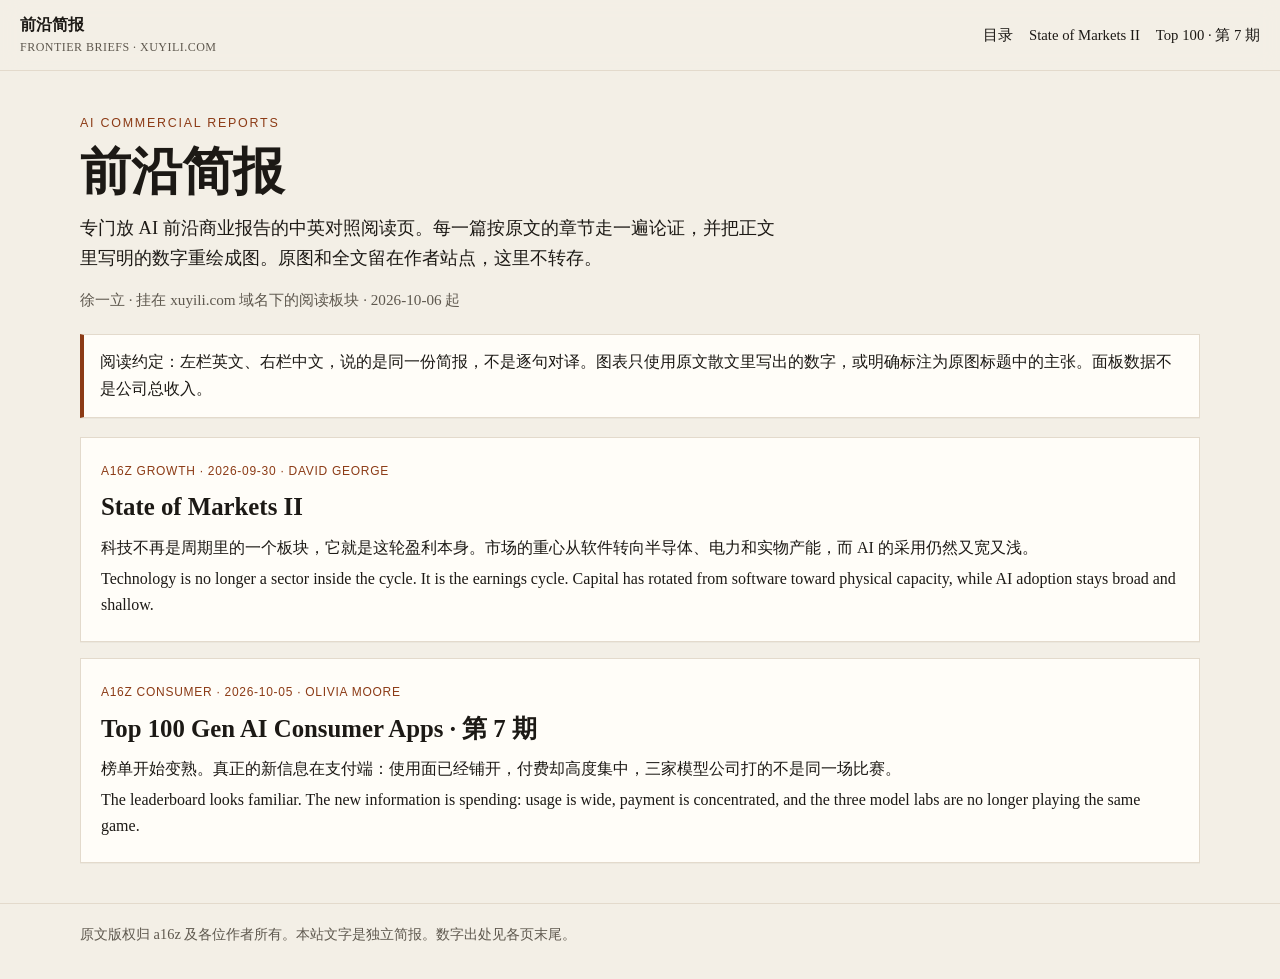
==== index.html @ c262260e "Add a bilingual briefing shelf for two a16z reports. The pages summarize State of Markets II and the" ====
<!DOCTYPE html>
<html lang="zh-CN">
<head>
  <meta charset="utf-8">
  <meta name="viewport" content="width=device-width, initial-scale=1">
  <title>前沿简报 · Frontier Briefs</title>
  <meta name="description" content="AI 前沿商业报告的中英对照简报。覆盖论证结构和原文写明的关键数字，原图与全文留在出处。">
  <link rel="stylesheet" href="assets/site.css">
</head>
<body>
  <a class="skip" href="#main">跳到目录</a>
  <header class="topbar">
    <a class="brand" href="index.html">前沿简报<small>Frontier Briefs · xuyili.com</small></a>
    <nav class="topnav" aria-label="主要">
      <a href="index.html">目录</a>
      <a href="reports/state-of-markets-ii.html">State of Markets II</a>
      <a href="reports/top-100-gen-ai-apps-7.html">Top 100 · 第 7 期</a>
    </nav>
  </header>
  <main id="main" class="wrap">
    <section class="hero">
      <p class="kicker">AI commercial reports</p>
      <h1>前沿简报</h1>
      <p class="lede">专门放 AI 前沿商业报告的中英对照阅读页。每一篇按原文的章节走一遍论证，并把正文里写明的数字重绘成图。原图和全文留在作者站点，这里不转存。</p>
      <p class="meta">徐一立 · 挂在 xuyili.com 域名下的阅读板块 · 2026-10-06 起</p>
      <p class="note">阅读约定：左栏英文、右栏中文，说的是同一份简报，不是逐句对译。图表只使用原文散文里写出的数字，或明确标注为原图标题中的主张。面板数据不是公司总收入。</p>
    </section>
    <section class="catalog" aria-label="报告目录">
      <a class="card" href="reports/state-of-markets-ii.html">
        <span class="tag">a16z Growth · 2026-09-30 · David George</span>
        <h2>State of Markets II</h2>
        <p>科技不再是周期里的一个板块，它就是这轮盈利本身。市场的重心从软件转向半导体、电力和实物产能，而 AI 的采用仍然又宽又浅。</p>
        <p lang="en">Technology is no longer a sector inside the cycle. It is the earnings cycle. Capital has rotated from software toward physical capacity, while AI adoption stays broad and shallow.</p>
      </a>
      <a class="card" href="reports/top-100-gen-ai-apps-7.html">
        <span class="tag">a16z Consumer · 2026-10-05 · Olivia Moore</span>
        <h2>Top 100 Gen AI Consumer Apps · 第 7 期</h2>
        <p>榜单开始变熟。真正的新信息在支付端：使用面已经铺开，付费却高度集中，三家模型公司打的不是同一场比赛。</p>
        <p lang="en">The leaderboard looks familiar. The new information is spending: usage is wide, payment is concentrated, and the three model labs are no longer playing the same game.</p>
      </a>
    </section>
  </main>
  <footer>
    <div class="wrap">原文版权归 a16z 及各位作者所有。本站文字是独立简报。数字出处见各页末尾。</div>
  </footer>
</body>
</html>
---- assets/site.css ----
:root {
  --bg: #f3efe6;
  --paper: #fffdf8;
  --ink: #1c1915;
  --muted: #5e584e;
  --line: #e3dacc;
  --accent: #8c3b16;
  --accent-soft: #f6e7dc;
  --zh: #f7f3ea;
  --bar: #8c3b16;
  --bar-2: #2f6f6a;
  --shadow: 0 1px 0 rgba(28, 25, 21, 0.04);
  color-scheme: light;
}

* { box-sizing: border-box; }

html { scroll-behavior: smooth; }

body {
  margin: 0;
  background: var(--bg);
  color: var(--ink);
  font-family: "Iowan Old Style", "Palatino Linotype", Palatino, "Songti SC", "Source Han Serif SC", serif;
  line-height: 1.65;
}

a { color: var(--accent); text-underline-offset: 0.18em; }

a:hover { color: #6d2c10; }

.skip {
  position: absolute;
  left: 1rem;
  top: -4rem;
  background: var(--ink);
  color: white;
  padding: 0.4rem 0.7rem;
}

.skip:focus { top: 0.6rem; }

.topbar {
  position: sticky;
  top: 0;
  z-index: 5;
  display: flex;
  justify-content: space-between;
  gap: 1rem;
  align-items: center;
  padding: 0.75rem 1.25rem;
  background: rgba(243, 239, 230, 0.92);
  border-bottom: 1px solid var(--line);
  backdrop-filter: blur(10px);
}

.brand {
  color: var(--ink);
  text-decoration: none;
  font-weight: 700;
  letter-spacing: 0.01em;
}

.brand small {
  display: block;
  font-weight: 500;
  color: var(--muted);
  font-size: 0.75rem;
  letter-spacing: 0.04em;
  text-transform: uppercase;
}

.topnav { display: flex; flex-wrap: wrap; gap: 0.8rem 1rem; font-size: 0.92rem; }

.topnav a { color: var(--ink); text-decoration: none; }

.topnav a:hover { color: var(--accent); }

.wrap { width: min(1120px, calc(100% - 2rem)); margin: 0 auto; }

.hero { padding: 2.6rem 0 1.2rem; }

.kicker {
  margin: 0 0 0.6rem;
  color: var(--accent);
  font-variant: caps;
  letter-spacing: 0.14em;
  text-transform: uppercase;
  font-size: 0.78rem;
  font-family: "Segoe UI", "PingFang SC", "Microsoft YaHei", sans-serif;
}

h1 { font-size: clamp(2rem, 4vw, 3.3rem); line-height: 1.15; margin: 0 0 0.7rem; }

.lede { font-size: 1.15rem; max-width: 44rem; margin: 0; }

.meta { color: var(--muted); font-size: 0.95rem; margin-top: 0.8rem; }

.note {
  background: var(--paper);
  border: 1px solid var(--line);
  border-left: 4px solid var(--accent);
  padding: 0.9rem 1rem;
  margin: 1.4rem 0 0;
  box-shadow: var(--shadow);
}

.catalog { display: grid; gap: 1rem; padding-bottom: 2.5rem; }

.card {
  display: block;
  background: var(--paper);
  border: 1px solid var(--line);
  padding: 1.2rem 1.25rem 1.1rem;
  text-decoration: none;
  color: inherit;
  box-shadow: var(--shadow);
}

.card:hover { border-color: #c9b7a4; }

.card h2 { margin: 0.25rem 0 0.4rem; font-size: 1.55rem; }

.card p { margin: 0.3rem 0; }

.tag {
  display: inline-block;
  font-family: "Segoe UI", "PingFang SC", sans-serif;
  font-size: 0.75rem;
  letter-spacing: 0.06em;
  text-transform: uppercase;
  color: var(--accent);
}

.layout {
  display: grid;
  grid-template-columns: 220px minmax(0, 1fr);
  gap: 1.5rem;
  padding: 1.4rem 0 3rem;
}

.toc {
  position: sticky;
  top: 4.4rem;
  align-self: start;
  font-family: "Segoe UI", "PingFang SC", "Microsoft YaHei", sans-serif;
  font-size: 0.88rem;
}

.toc strong { display: block; margin-bottom: 0.45rem; }

.toc ol { margin: 0; padding-left: 1.1rem; }

.toc a { color: var(--ink); text-decoration: none; }

.toc a:hover { color: var(--accent); }

article section { margin: 0 0 1.6rem; scroll-margin-top: 5rem; }

article h2 { font-size: 1.55rem; margin: 0 0 0.7rem; }

.pair {
  display: grid;
  grid-template-columns: 1fr 1fr;
  gap: 0.8rem;
}

.col {
  background: var(--paper);
  border: 1px solid var(--line);
  padding: 0.9rem 1rem 0.2rem;
}

.col.zh { background: var(--zh); }

.col .lang {
  font-family: "Segoe UI", "PingFang SC", sans-serif;
  font-size: 0.72rem;
  letter-spacing: 0.08em;
  text-transform: uppercase;
  color: var(--muted);
  margin: 0 0 0.35rem;
}

.figure {
  margin-top: 0.8rem;
  background: var(--paper);
  border: 1px solid var(--line);
  padding: 0.9rem 1rem 0.8rem;
}

.figure h3 { margin: 0 0 0.7rem; font-size: 1rem; }

.bars { display: grid; gap: 0.55rem; }

.bar-row { display: grid; grid-template-columns: 9.5rem 1fr auto; gap: 0.6rem; align-items: center; font-family: "Segoe UI", "PingFang SC", sans-serif; font-size: 0.88rem; }

.track { height: 0.72rem; background: #efe8dc; }

.fill { display: block; height: 100%; background: var(--bar); }

.fill.alt { background: var(--bar-2); }

.num { color: var(--muted); min-width: 4.5rem; text-align: right; }

.caption { color: var(--muted); font-size: 0.86rem; margin: 0.7rem 0 0; }

.sources { font-size: 0.92rem; color: var(--muted); }

.sources ul { padding-left: 1.1rem; }

footer {
  border-top: 1px solid var(--line);
  padding: 1.2rem 0 2rem;
  color: var(--muted);
  font-size: 0.9rem;
}

@media (max-width: 860px) {
  .layout, .pair, .bar-row { grid-template-columns: 1fr; }
  .toc { position: static; }
  .num { text-align: left; }
  .topbar { align-items: flex-start; flex-direction: column; }
}
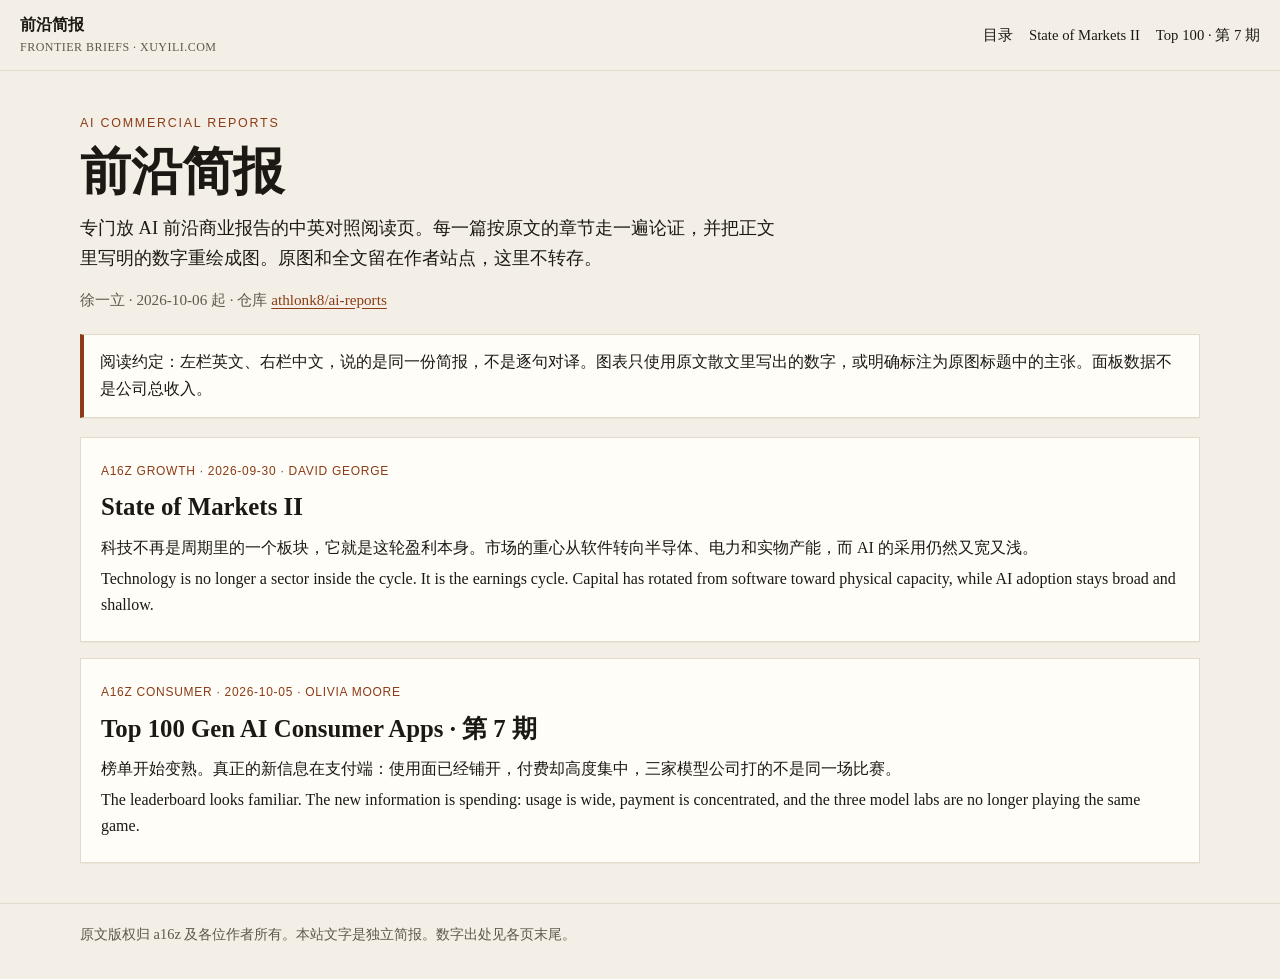
==== commit 82d1f0ae: "Add a bilingual briefing shelf for two a16z reports. The pages summarize State of Markets II and the" ====
--- a/index.html
+++ b/index.html
@@ -22,7 +22,7 @@
       <p class="kicker">AI commercial reports</p>
       <h1>前沿简报</h1>
       <p class="lede">专门放 AI 前沿商业报告的中英对照阅读页。每一篇按原文的章节走一遍论证，并把正文里写明的数字重绘成图。原图和全文留在作者站点，这里不转存。</p>
-      <p class="meta">徐一立 · 挂在 xuyili.com 域名下的阅读板块 · 2026-10-06 起</p>
+      <p class="meta">徐一立 · 2026-10-06 起 · 仓库 <a href="https://github.com/athlonk8/ai-reports">athlonk8/ai-reports</a></p>
       <p class="note">阅读约定：左栏英文、右栏中文，说的是同一份简报，不是逐句对译。图表只使用原文散文里写出的数字，或明确标注为原图标题中的主张。面板数据不是公司总收入。</p>
     </section>
     <section class="catalog" aria-label="报告目录">
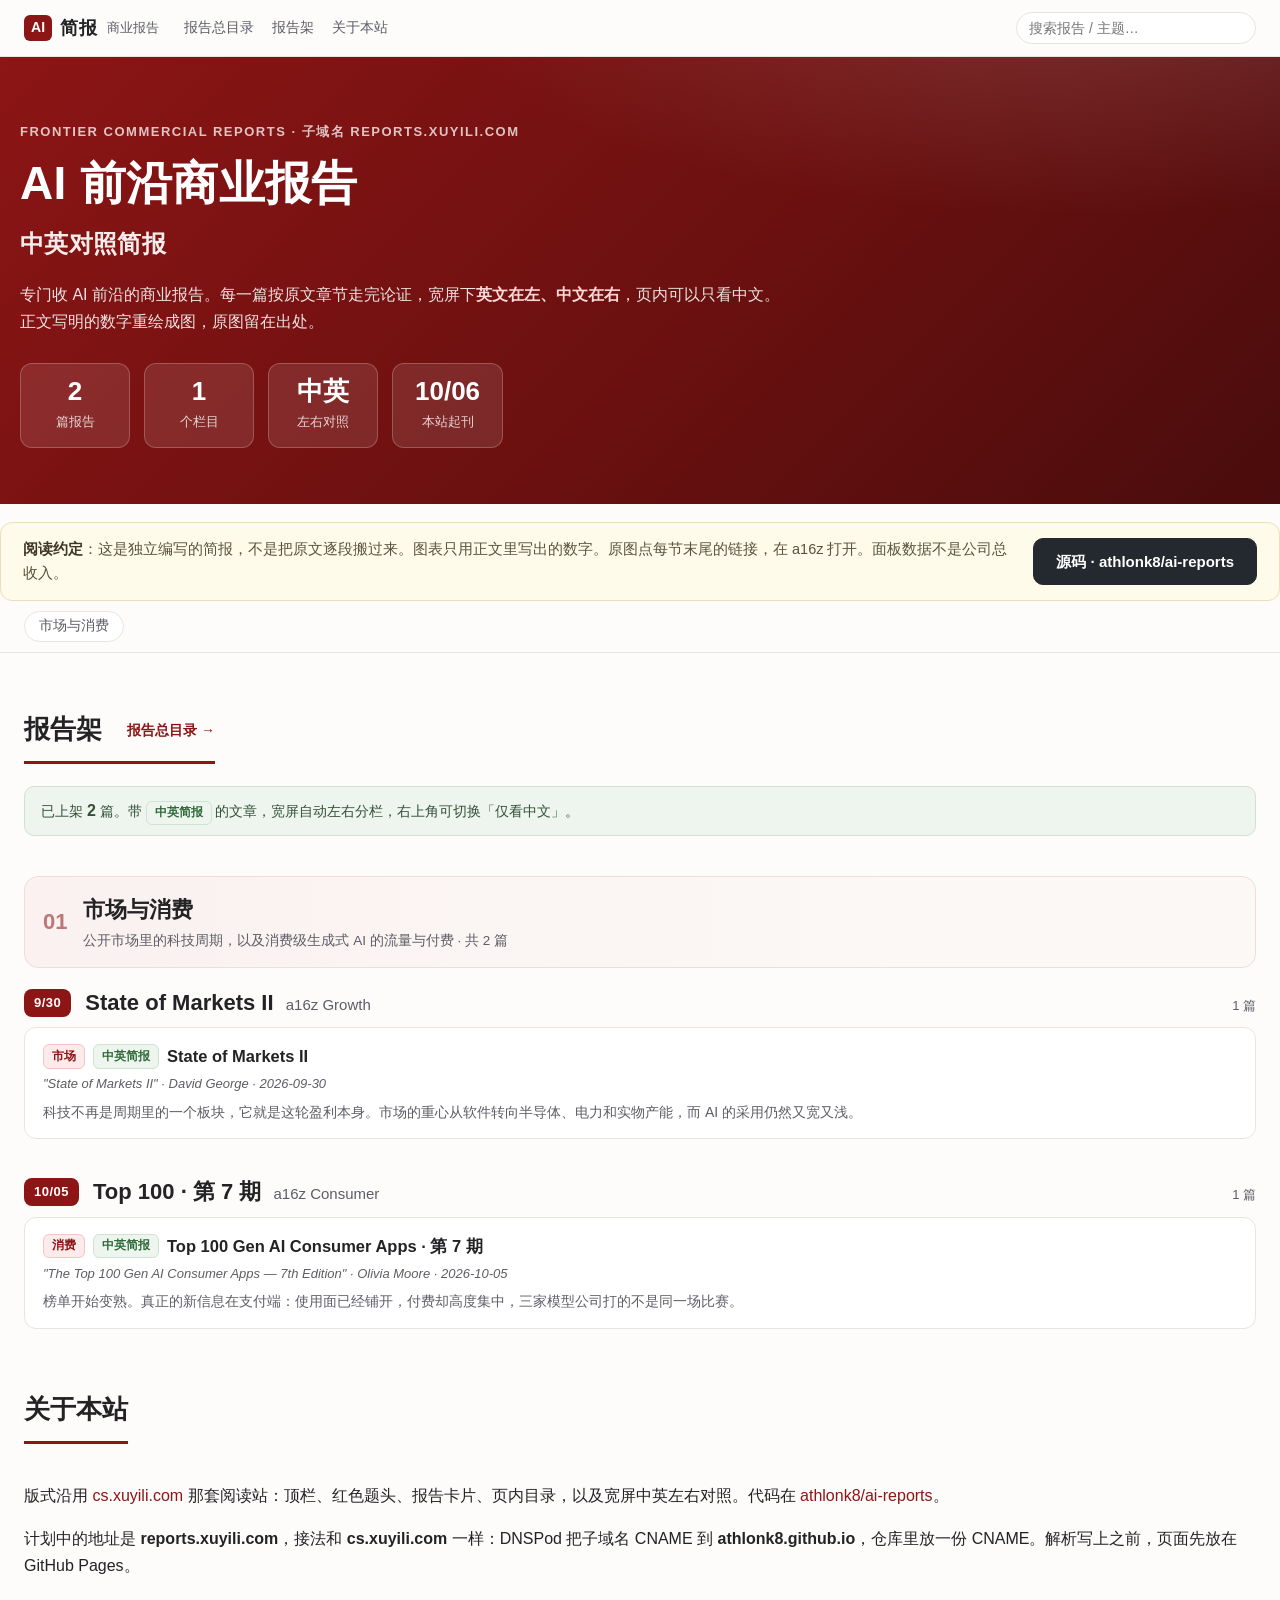
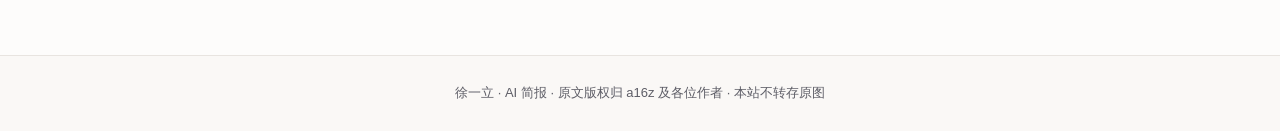
==== commit ca032a2c: "Restyle the briefing shelf to match the cs329z reading site. The catalog, report pages, search, and " ====
--- a/index.html
+++ b/index.html
@@ -1,47 +1,101 @@
 <!DOCTYPE html>
 <html lang="zh-CN">
 <head>
-  <meta charset="utf-8">
-  <meta name="viewport" content="width=device-width, initial-scale=1">
-  <title>前沿简报 · Frontier Briefs</title>
-  <meta name="description" content="AI 前沿商业报告的中英对照简报。覆盖论证结构和原文写明的关键数字，原图与全文留在出处。">
-  <link rel="stylesheet" href="assets/site.css">
+<meta charset="utf-8">
+<meta name="viewport" content="width=device-width, initial-scale=1">
+<title>AI 简报 · 前沿商业报告</title>
+<meta name="description" content="AI 前沿商业报告的中英对照简报。版式与 cs.xuyili.com 的学习站相同。">
+<link rel="stylesheet" href="assets/style.css">
+<link rel="stylesheet" href="assets/extra.css">
 </head>
 <body>
-  <a class="skip" href="#main">跳到目录</a>
-  <header class="topbar">
-    <a class="brand" href="index.html">前沿简报<small>Frontier Briefs · xuyili.com</small></a>
-    <nav class="topnav" aria-label="主要">
-      <a href="index.html">目录</a>
-      <a href="reports/state-of-markets-ii.html">State of Markets II</a>
-      <a href="reports/top-100-gen-ai-apps-7.html">Top 100 · 第 7 期</a>
+<header class="topbar">
+  <div class="topbar-inner">
+    <a class="brand" href="index.html"><span class="brand-mark">AI</span>简报<span class="brand-sub">商业报告</span></a>
+    <nav class="topnav">
+      <a href="materials.html">报告总目录</a>
+      <a href="index.html#shelf">报告架</a>
+      <a href="index.html#about">关于本站</a>
     </nav>
-  </header>
-  <main id="main" class="wrap">
-    <section class="hero">
-      <p class="kicker">AI commercial reports</p>
-      <h1>前沿简报</h1>
-      <p class="lede">专门放 AI 前沿商业报告的中英对照阅读页。每一篇按原文的章节走一遍论证，并把正文里写明的数字重绘成图。原图和全文留在作者站点，这里不转存。</p>
-      <p class="meta">徐一立 · 2026-10-06 起 · 仓库 <a href="https://github.com/athlonk8/ai-reports">athlonk8/ai-reports</a></p>
-      <p class="note">阅读约定：左栏英文、右栏中文，说的是同一份简报，不是逐句对译。图表只使用原文散文里写出的数字，或明确标注为原图标题中的主张。面板数据不是公司总收入。</p>
+    <div class="searchbox"><input id="search-input" type="search" placeholder="搜索报告 / 主题…" autocomplete="off"><div id="search-results" class="search-results" hidden></div></div>
+  </div>
+</header>
+<div class="hero">
+  <div class="hero-inner">
+    <p class="hero-kicker">Frontier commercial reports · 子域名 reports.xuyili.com</p>
+    <h1>AI 前沿商业报告<br><span class="hero-cn">中英对照简报</span></h1>
+    <p class="hero-desc">专门收 AI 前沿的商业报告。每一篇按原文章节走完论证，宽屏下<b>英文在左、中文在右</b>，页内可以只看中文。正文写明的数字重绘成图，原图留在出处。</p>
+    <div class="hero-stats">
+      <div class="stat"><b>2</b><span>篇报告</span></div>
+      <div class="stat"><b>1</b><span>个栏目</span></div>
+      <div class="stat"><b>中英</b><span>左右对照</span></div>
+      <div class="stat"><b>10/06</b><span>本站起刊</span></div>
+    </div>
+  </div>
+</div>
+<div class="star-banner">
+  <div class="star-banner-text">
+    <b>阅读约定</b>：这是独立编写的简报，不是把原文逐段搬过来。图表只用正文里写出的数字。原图点每节末尾的链接，在 a16z 打开。面板数据不是公司总收入。
+  </div>
+  <a class="star-btn" href="https://github.com/athlonk8/ai-reports" target="_blank" rel="noopener">源码 · athlonk8/ai-reports</a>
+</div>
+<nav class="cat-nav">
+  <div class="cat-nav-inner">
+    <a href="#cat-1">市场与消费</a>
+  </div>
+</nav>
+<main class="index-main">
+  <h2 class="sec-title" id="shelf">报告架 <a class="all-mats" href="materials.html">报告总目录 →</a></h2>
+  <div class="bi-progress">已上架 <b>2</b> 篇。带 <span class="badge badge-kind">中英简报</span> 的文章，宽屏自动左右分栏，右上角可切换「仅看中文」。</div>
+  <section class="cat-section" id="cat-1">
+    <div class="cat-head">
+      <div class="cat-no">01</div>
+      <div><h2 class="cat-title">市场与消费</h2><p class="cat-desc">公开市场里的科技周期，以及消费级生成式 AI 的流量与付费 · 共 2 篇</p></div>
+    </div>
+    <section class="topic" id="topic-markets">
+      <div class="topic-head">
+        <div class="topic-date">9/30</div>
+        <h2>State of Markets II <span class="topic-week">a16z Growth</span></h2>
+        <div class="topic-count">1 篇</div>
+      </div>
+      <ul class="mat-list">
+        <li class="mat-row">
+          <a class="mat-link" href="reports/state-of-markets-ii.html">
+            <span class="badge badge-must">市场</span>
+            <span class="badge badge-kind">中英简报</span>
+            <span class="mat-title">State of Markets II</span>
+          </a>
+          <div class="mat-sub">&quot;State of Markets II&quot; · David George · 2026-09-30</div>
+          <div class="mat-summary">科技不再是周期里的一个板块，它就是这轮盈利本身。市场的重心从软件转向半导体、电力和实物产能，而 AI 的采用仍然又宽又浅。</div>
+        </li>
+      </ul>
     </section>
-    <section class="catalog" aria-label="报告目录">
-      <a class="card" href="reports/state-of-markets-ii.html">
-        <span class="tag">a16z Growth · 2026-09-30 · David George</span>
-        <h2>State of Markets II</h2>
-        <p>科技不再是周期里的一个板块，它就是这轮盈利本身。市场的重心从软件转向半导体、电力和实物产能，而 AI 的采用仍然又宽又浅。</p>
-        <p lang="en">Technology is no longer a sector inside the cycle. It is the earnings cycle. Capital has rotated from software toward physical capacity, while AI adoption stays broad and shallow.</p>
-      </a>
-      <a class="card" href="reports/top-100-gen-ai-apps-7.html">
-        <span class="tag">a16z Consumer · 2026-10-05 · Olivia Moore</span>
-        <h2>Top 100 Gen AI Consumer Apps · 第 7 期</h2>
-        <p>榜单开始变熟。真正的新信息在支付端：使用面已经铺开，付费却高度集中，三家模型公司打的不是同一场比赛。</p>
-        <p lang="en">The leaderboard looks familiar. The new information is spending: usage is wide, payment is concentrated, and the three model labs are no longer playing the same game.</p>
-      </a>
+    <section class="topic" id="topic-consumer">
+      <div class="topic-head">
+        <div class="topic-date">10/05</div>
+        <h2>Top 100 · 第 7 期 <span class="topic-week">a16z Consumer</span></h2>
+        <div class="topic-count">1 篇</div>
+      </div>
+      <ul class="mat-list">
+        <li class="mat-row">
+          <a class="mat-link" href="reports/top-100-gen-ai-apps-7.html">
+            <span class="badge badge-must">消费</span>
+            <span class="badge badge-kind">中英简报</span>
+            <span class="mat-title">Top 100 Gen AI Consumer Apps · 第 7 期</span>
+          </a>
+          <div class="mat-sub">&quot;The Top 100 Gen AI Consumer Apps — 7th Edition&quot; · Olivia Moore · 2026-10-05</div>
+          <div class="mat-summary">榜单开始变熟。真正的新信息在支付端：使用面已经铺开，付费却高度集中，三家模型公司打的不是同一场比赛。</div>
+        </li>
+      </ul>
     </section>
-  </main>
-  <footer>
-    <div class="wrap">原文版权归 a16z 及各位作者所有。本站文字是独立简报。数字出处见各页末尾。</div>
-  </footer>
+  </section>
+  <section class="about" id="about">
+    <h2 class="sec-title">关于本站</h2>
+    <p>版式沿用 <a href="https://cs.xuyili.com/">cs.xuyili.com</a> 那套阅读站：顶栏、红色题头、报告卡片、页内目录，以及宽屏中英左右对照。代码在 <a href="https://github.com/athlonk8/ai-reports">athlonk8/ai-reports</a>。</p>
+    <p>计划中的地址是 <b>reports.xuyili.com</b>，接法和 <b>cs.xuyili.com</b> 一样：DNSPod 把子域名 CNAME 到 <b>athlonk8.github.io</b>，仓库里放一份 CNAME。解析写上之前，页面先放在 GitHub Pages。</p>
+  </section>
+</main>
+<footer class="footer">徐一立 · AI 简报 · 原文版权归 a16z 及各位作者 · 本站不转存原图</footer>
+<script src="assets/site.js"></script>
 </body>
 </html>
--- a/assets/style.css
+++ b/assets/style.css
@@ -0,0 +1,329 @@
+/* AI 简报 · 阅读站版式与 cs329z 相同 */
+:root {
+  --cardinal: #8c1515;
+  --cardinal-dark: #6b1010;
+  --cardinal-ink: #2e0d0d;
+  --ink: #232326;
+  --ink-soft: #5d5d66;
+  --paper: #fdfcfb;
+  --card: #ffffff;
+  --line: #e8e4e0;
+  --line-soft: #f0ece8;
+  --amber: #b45309;
+  --amber-bg: #fef3c7;
+  --gray: #6b7280;
+  --gray-bg: #f3f4f6;
+  --must-bg: #fdeaea;
+  --serif: "Songti SC", "Noto Serif SC", "Source Han Serif SC", serif;
+  --sans: -apple-system, BlinkMacSystemFont, "PingFang SC", "Hiragino Sans GB", "Noto Sans SC", "Microsoft YaHei", "Segoe UI", sans-serif;
+  --mono: "SF Mono", "JetBrains Mono", "Fira Code", Menlo, Consolas, monospace;
+}
+* { box-sizing: border-box; }
+html { scroll-behavior: smooth; }
+body {
+  margin: 0; font-family: var(--sans); color: var(--ink);
+  background: var(--paper); line-height: 1.7; font-size: 16px;
+  -webkit-font-smoothing: antialiased; text-rendering: optimizeLegibility;
+}
+a { color: var(--cardinal); text-decoration: none; }
+a:hover { text-decoration: underline; }
+
+/* ---------- topbar ---------- */
+.topbar {
+  position: sticky; top: 0; z-index: 50; background: rgba(253, 252, 251, 0.92);
+  backdrop-filter: blur(10px); border-bottom: 1px solid var(--line);
+}
+.topbar-inner {
+  max-width: 1640px; margin: 0 auto; padding: 0 24px; height: 56px;
+  display: flex; align-items: center; gap: 24px;
+}
+.brand {
+  font-weight: 800; font-size: 18px; color: var(--ink); letter-spacing: 0.2px;
+  display: flex; align-items: center; gap: 6px; white-space: nowrap;
+}
+.brand:hover { text-decoration: none; }
+.brand-mark {
+  background: var(--cardinal); color: #fff; border-radius: 6px;
+  padding: 1px 7px; font-size: 14px; margin-right: 2px;
+}
+.brand-sub { color: var(--ink-soft); font-weight: 500; font-size: 13px; margin-left: 4px; }
+.topnav { display: flex; gap: 18px; font-size: 14px; color: var(--ink-soft); }
+.topnav a { color: var(--ink-soft); }
+.topnav a:hover { color: var(--cardinal); }
+.searchbox { margin-left: auto; position: relative; }
+.searchbox input {
+  width: 240px; padding: 7px 12px; border: 1px solid var(--line); border-radius: 999px;
+  background: #fff; font-size: 14px; font-family: var(--sans); outline: none;
+  transition: width 0.2s, border-color 0.2s;
+}
+.searchbox input:focus { width: 300px; border-color: var(--cardinal); }
+.search-results {
+  position: absolute; top: 44px; right: 0; width: 380px; max-height: 60vh; overflow: auto;
+  background: #fff; border: 1px solid var(--line); border-radius: 12px;
+  box-shadow: 0 12px 32px rgba(0,0,0,0.12); padding: 6px;
+}
+.search-results a {
+  display: block; padding: 8px 12px; border-radius: 8px; color: var(--ink); font-size: 14px;
+}
+.search-results a:hover { background: var(--line-soft); text-decoration: none; }
+.search-results .sr-week { color: var(--ink-soft); font-size: 12px; }
+.search-results .sr-empty { padding: 10px 12px; color: var(--ink-soft); font-size: 14px; }
+
+/* ---------- hero ---------- */
+.hero {
+  background:
+    radial-gradient(1100px 400px at 85% -80px, rgba(255,255,255,0.14), transparent 60%),
+    linear-gradient(135deg, var(--cardinal) 0%, var(--cardinal-dark) 55%, #4a0c0c 100%);
+  color: #fff; padding: 64px 20px 56px;
+}
+.hero-inner { max-width: 1500px; margin: 0 auto; }
+.hero-kicker {
+  font-size: 13px; letter-spacing: 1.5px; text-transform: uppercase;
+  color: rgba(255,255,255,0.75); margin: 0 0 14px; font-weight: 600;
+}
+.hero h1 {
+  margin: 0 0 8px; font-size: 46px; line-height: 1.15; font-weight: 800; letter-spacing: 0.3px;
+}
+.hero-cn { font-size: 24px; font-weight: 600; color: rgba(255,255,255,0.92); }
+.hero-desc {
+  max-width: 760px; color: rgba(255,255,255,0.88); font-size: 16px; margin: 18px 0 28px;
+}
+.hero-desc b { color: #ffd9d9; }
+.hero-stats { display: flex; gap: 14px; flex-wrap: wrap; }
+.stat {
+  background: rgba(255,255,255,0.1); border: 1px solid rgba(255,255,255,0.22);
+  border-radius: 12px; padding: 12px 22px; text-align: center; min-width: 110px;
+}
+.stat b { display: block; font-size: 26px; line-height: 1.2; }
+.stat span { font-size: 13px; color: rgba(255,255,255,0.8); }
+
+/* ---------- index main ---------- */
+.index-main { max-width: 1500px; margin: 0 auto; padding: 44px 24px 60px; }
+.sec-title {
+  font-size: 26px; margin: 10px 0 22px; padding-bottom: 10px;
+  border-bottom: 3px solid var(--cardinal); display: inline-block;
+}
+.topic { margin: 0 0 34px; }
+.topic-head { display: flex; align-items: baseline; gap: 14px; flex-wrap: wrap; margin-bottom: 6px; }
+.topic-date {
+  background: var(--cardinal); color: #fff; font-size: 13px; font-weight: 700;
+  border-radius: 8px; padding: 3px 10px; letter-spacing: 0.5px; align-self: center;
+}
+.topic-head h2 { margin: 0; font-size: 22px; }
+.topic-week { color: var(--ink-soft); font-size: 15px; font-weight: 500; margin-left: 6px; }
+.topic-count { color: var(--ink-soft); font-size: 13px; margin-left: auto; }
+.mat-list { list-style: none; margin: 0; padding: 0; }
+.mat-row {
+  background: var(--card); border: 1px solid var(--line); border-radius: 12px;
+  padding: 14px 18px; margin-bottom: 10px; transition: box-shadow 0.15s, transform 0.15s;
+}
+.mat-row:hover { box-shadow: 0 6px 18px rgba(140, 21, 21, 0.08); }
+.mat-link { color: var(--ink); display: flex; align-items: center; gap: 8px; flex-wrap: wrap; }
+.mat-link:hover { text-decoration: none; }
+.mat-link:hover .mat-title { color: var(--cardinal); }
+.mat-title { font-size: 16.5px; font-weight: 650; }
+.mat-sub { color: var(--ink-soft); font-size: 13px; margin-top: 3px; font-style: italic; }
+.mat-summary { color: var(--ink-soft); font-size: 14px; margin-top: 5px; }
+
+/* ---------- badges ---------- */
+.badge {
+  display: inline-block; font-size: 12px; font-weight: 700; border-radius: 6px;
+  padding: 1.5px 8px; white-space: nowrap; line-height: 1.6;
+}
+.badge-must { background: var(--must-bg); color: var(--cardinal); border: 1px solid #f2c4c4; }
+.badge-recommended { background: var(--amber-bg); color: var(--amber); border: 1px solid #f3d9a4; }
+.badge-supplementary { background: var(--gray-bg); color: var(--gray); border: 1px solid #e2e4e7; }
+.badge-kind { background: #eef4ee; color: #2f6b3a; border: 1px solid #cfe3d2; }
+
+/* ---------- dates & about ---------- */
+.dates, .about { margin-top: 48px; }
+.dates-table { border-collapse: collapse; width: 100%; background: var(--card); border: 1px solid var(--line); border-radius: 12px; overflow: hidden; font-size: 15px; }
+.dates-table th, .dates-table td { padding: 10px 16px; border-bottom: 1px solid var(--line-soft); text-align: left; }
+.dates-table th { background: var(--line-soft); color: var(--ink-soft); font-size: 13px; letter-spacing: 1px; }
+.dates-table tr:last-child td { border-bottom: none; }
+.d-week { color: var(--cardinal); font-weight: 700; white-space: nowrap; }
+.d-date { white-space: nowrap; color: var(--ink-soft); }
+.lecture-note { font-size: 14px; color: var(--ink-soft); margin: -6px 0 14px; line-height: 1.7; }
+.lecture-note b { color: var(--cardinal); }
+.lecture-table td { vertical-align: top; }
+.lecture-links a.slide-dl { font-weight: 700; white-space: nowrap; }
+.footer {
+  border-top: 1px solid var(--line); color: var(--ink-soft); font-size: 13px;
+  text-align: center; padding: 26px 20px; background: #faf8f6;
+}
+
+/* ---------- reading page ---------- */
+.read-layout {
+  max-width: 1720px; margin: 0 auto; padding: 30px 28px 60px;
+  display: grid; grid-template-columns: 250px minmax(0, 1fr); gap: 48px;
+}
+.read-toc { position: sticky; top: 76px; align-self: start; max-height: calc(100vh - 100px); overflow: auto; font-size: 13.5px; }
+.read-toc-title { font-weight: 700; color: var(--ink-soft); font-size: 12px; letter-spacing: 1.5px; margin-bottom: 8px; }
+.read-toc ul { list-style: none; margin: 0; padding: 0; border-left: 2px solid var(--line); }
+.read-toc li { margin: 0; }
+.read-toc a { display: block; padding: 4px 0 4px 14px; color: var(--ink-soft); border-left: 2px solid transparent; margin-left: -2px; }
+.read-toc ul ul a { padding-left: 28px; font-size: 12.5px; }
+.read-toc a:hover { color: var(--cardinal); text-decoration: none; }
+.crumb { font-size: 13px; color: var(--ink-soft); margin-bottom: 18px; }
+.crumb a { color: var(--ink-soft); }
+.read-article { background: var(--card); border: 1px solid var(--line); border-radius: 16px; padding: 44px 56px 34px; }
+.read-title { font-size: 30px; line-height: 1.35; margin: 0 0 6px; }
+.read-title-en { color: var(--ink-soft); font-size: 15.5px; font-style: italic; margin: 0 0 10px; }
+.read-meta { color: var(--ink-soft); font-size: 14px; margin: 0 0 12px; }
+.read-badges { display: flex; align-items: center; gap: 8px; margin: 0 0 8px; padding-bottom: 18px; border-bottom: 1px solid var(--line-soft); flex-wrap: wrap; }
+.orig-link { font-size: 13.5px; margin-left: auto; font-weight: 600; }
+
+.pager { display: flex; gap: 12px; margin-top: 20px; }
+.pager a {
+  flex: 1; background: var(--card); border: 1px solid var(--line); border-radius: 12px;
+  padding: 12px 16px; color: var(--ink); font-size: 14.5px;
+}
+.pager a:hover { border-color: var(--cardinal); text-decoration: none; }
+.pager a span { display: block; font-size: 12px; color: var(--ink-soft); margin-bottom: 2px; }
+.pager-next { text-align: right; }
+
+/* ---------- markdown body ---------- */
+.markdown-body { font-size: 16px; line-height: 1.85; }
+.markdown-body h2 {
+  font-size: 21px; margin: 34px 0 14px; padding: 8px 0 8px 14px;
+  border-left: 4px solid var(--cardinal); background: linear-gradient(90deg, #faf1f0, transparent 70%);
+  border-radius: 2px;
+}
+.markdown-body h3 { font-size: 17.5px; margin: 26px 0 10px; color: var(--cardinal-ink); }
+.markdown-body h4 { font-size: 16px; margin: 20px 0 8px; }
+.markdown-body p { margin: 12px 0; }
+.markdown-body ul, .markdown-body ol { padding-left: 1.6em; margin: 12px 0; }
+.markdown-body li { margin: 5px 0; }
+.markdown-body blockquote {
+  margin: 16px 0; padding: 10px 18px; border-left: 4px solid var(--line);
+  background: var(--line-soft); border-radius: 0 8px 8px 0; color: var(--ink-soft);
+}
+.markdown-body code {
+  font-family: var(--mono); font-size: 0.88em; background: var(--gray-bg);
+  border-radius: 5px; padding: 1.5px 6px; color: #b3403f;
+}
+.markdown-body pre {
+  background: #23272e; color: #e6edf3; border-radius: 12px; padding: 18px 20px;
+  overflow-x: auto; line-height: 1.6; font-size: 13.5px; margin: 16px 0;
+}
+.markdown-body pre code { background: none; padding: 0; color: inherit; font-size: inherit; }
+.markdown-body table { border-collapse: collapse; width: 100%; margin: 16px 0; font-size: 14.5px; display: block; overflow-x: auto; }
+.markdown-body th, .markdown-body td { border: 1px solid var(--line); padding: 8px 12px; text-align: left; }
+.markdown-body th { background: var(--line-soft); }
+.markdown-body hr { border: none; border-top: 1px solid var(--line); margin: 28px 0; }
+.markdown-body strong { color: var(--cardinal-ink); }
+
+/* ---------- responsive ---------- */
+@media (max-width: 960px) {
+  .read-layout { grid-template-columns: 1fr; gap: 0; }
+  .read-toc { display: none; }
+  .hero h1 { font-size: 34px; }
+  .hero-cn { font-size: 19px; }
+  .searchbox input { width: 150px; }
+  .searchbox input:focus { width: 190px; }
+  .read-article { padding: 26px 22px; }
+  .topnav { display: none; }
+}
+@media print {
+  .topbar, .read-toc, .pager, .searchbox { display: none !important; }
+  .read-article { border: none; padding: 0; }
+  .read-layout { display: block; }
+}
+
+/* ---------- 中英对照 ---------- */
+.en-orig {
+  background: #f4f5f7; border-left: 3px solid #b0b6bf; border-radius: 0 8px 8px 0;
+  padding: 10px 16px 12px; margin: 16px 0 4px; color: #4a5160;
+  font-family: Georgia, "Times New Roman", "Source Serif 4", serif;
+  font-size: 14.5px; line-height: 1.65;
+}
+.en-orig .en-tag {
+  display: inline-block; font-size: 10.5px; font-weight: 700; color: #6b7280;
+  border: 1px solid #ccd1d8; border-radius: 4px; padding: 0 6px;
+  letter-spacing: 1.5px; margin-bottom: 4px; font-family: var(--sans);
+}
+.en-orig p { margin: 2px 0 0; }
+.markdown-body .en-orig + p { margin-top: 4px; font-weight: 500; }
+body.zh-only .en-orig { display: none; }
+.lang-toggle {
+  font-size: 12.5px; font-weight: 600; color: var(--cardinal); background: #fff;
+  border: 1px solid #e5b8b8; border-radius: 999px; padding: 2px 12px; cursor: pointer;
+  font-family: var(--sans); transition: background 0.15s;
+}
+.lang-toggle:hover { background: var(--must-bg); }
+
+/* 全译进度提示 */
+.bi-progress {
+  background: #eef4ee; border: 1px solid #cfe3d2; border-radius: 10px;
+  padding: 10px 16px; font-size: 14px; color: #33503a; margin: 0 0 26px;
+}
+.bi-progress b { font-size: 16px; }
+
+/* 数学公式 */
+.math-display { text-align: center; margin: 14px 0; overflow-x: auto; }
+.math-inline code, .math-inline { white-space: normal; }
+
+/* ---------- 中英对照:宽屏左右分栏 ---------- */
+@media (min-width: 1240px) {
+  .pair {
+    display: grid; grid-template-columns: minmax(0, 1fr) minmax(0, 1fr);
+    gap: 26px; align-items: start; margin: 14px 0;
+  }
+  .pair .en-orig { margin: 0; }
+  .pair > p {
+    margin: 0; padding: 10px 2px 10px 18px; font-weight: 500;
+    border-left: 3px solid #e3d5c6; border-radius: 0 2px 2px 0;
+  }
+  .read-article { padding: 44px 64px 34px; }
+  .markdown-body { font-size: 16.5px; }
+}
+
+/* ---------- 主题大类导航与分组 ---------- */
+.cat-nav { position: sticky; top: 56px; z-index: 40; background: rgba(253,252,251,0.95); backdrop-filter: blur(8px); border-bottom: 1px solid var(--line); }
+.cat-nav-inner { max-width: 1500px; margin: 0 auto; padding: 10px 24px; display: flex; flex-wrap: wrap; gap: 8px; }
+.cat-nav a { font-size: 13.5px; color: var(--ink-soft); background: #fff; border: 1px solid var(--line); border-radius: 999px; padding: 3px 14px; white-space: nowrap; }
+.cat-nav a:hover { color: var(--cardinal); border-color: var(--cardinal); text-decoration: none; }
+.cat-section { margin: 40px 0 10px; }
+.cat-head { display: flex; gap: 16px; align-items: center; padding: 14px 18px; background: linear-gradient(90deg, #faf1f0, #fbf8f5 70%); border: 1px solid #efdcdc; border-radius: 14px; margin-bottom: 16px; }
+.cat-no { font-size: 22px; font-weight: 800; color: var(--cardinal); opacity: .55; font-variant-numeric: tabular-nums; }
+.cat-title { margin: 0; font-size: 22px; }
+.cat-desc { margin: 2px 0 0; color: var(--ink-soft); font-size: 13.5px; }
+.all-mats { font-size: 14px; font-weight: 600; margin-left: 18px; vertical-align: middle; }
+
+/* ---------- 材料总目录页 ---------- */
+.hero-compact { padding: 40px 20px 36px; }
+.materials-main { max-width: 1500px; margin: 0 auto; padding: 26px 24px 60px; }
+.filter-bar { background: #fff; border-bottom: 1px solid var(--line); }
+.filter-bar > div { max-width: 1500px; margin: 0 auto; padding: 10px 24px; display: flex; align-items: center; gap: 8px; flex-wrap: wrap; }
+.fb-group b { font-size: 13px; color: var(--ink-soft); margin-right: 4px; }
+.filter-bar button { font-size: 13px; font-family: var(--sans); border: 1px solid var(--line); background: #fff; color: var(--ink-soft); border-radius: 999px; padding: 3px 14px; cursor: pointer; }
+.filter-bar button.on { background: var(--cardinal); border-color: var(--cardinal); color: #fff; }
+.mat-cat { margin: 28px 0; }
+.mat-cat-title { font-size: 19px; margin: 0 0 10px; display: flex; align-items: center; gap: 10px; }
+.mat-cat-count { font-size: 13px; color: var(--ink-soft); font-weight: 400; }
+.mat-table { width: 100%; border-collapse: collapse; background: var(--card); border: 1px solid var(--line); border-radius: 12px; overflow: hidden; font-size: 14.5px; }
+.mat-table th { text-align: left; background: var(--line-soft); color: var(--ink-soft); font-size: 12.5px; letter-spacing: 1px; padding: 8px 14px; }
+.mat-table td { padding: 9px 14px; border-top: 1px solid var(--line-soft); vertical-align: top; }
+.mat-table a { font-weight: 600; }
+.mt-sub { color: var(--ink-soft); font-size: 12.5px; font-style: italic; margin-top: 2px; }
+.mt-week { color: var(--ink-soft); font-size: 13px; white-space: nowrap; }
+
+/* 说明横幅与 Star 按钮 */
+.star-banner {
+  max-width: 1500px; margin: 18px auto 0; padding: 14px 22px;
+  background: #fffbea; border: 1px solid #eadfb8; border-radius: 12px;
+  display: flex; align-items: center; gap: 20px; flex-wrap: wrap;
+}
+.star-banner-text { flex: 1 1 480px; font-size: 14.5px; color: #5a5240; line-height: 1.7; }
+.star-banner-text b { color: #3d3628; }
+.star-btn {
+  flex-shrink: 0; background: #24292f; color: #fff; font-weight: 700; font-size: 15px;
+  border-radius: 10px; padding: 10px 22px; white-space: nowrap;
+  border: 1px solid #24292f; transition: transform .12s, box-shadow .12s;
+}
+.star-btn:hover { text-decoration: none; transform: translateY(-1px); box-shadow: 0 6px 16px rgba(36,41,47,.25); }
+.read-star {
+  margin-top: 18px; text-align: center; font-size: 13.5px; color: var(--ink-soft);
+  background: var(--card); border: 1px dashed var(--line); border-radius: 10px; padding: 10px;
+}
+.read-star b { color: var(--cardinal); }
--- a/assets/extra.css
+++ b/assets/extra.css
@@ -0,0 +1,25 @@
+.figure {
+  margin: 18px 0;
+  padding: 14px 16px 12px;
+  background: #faf8f6;
+  border: 1px solid var(--line);
+  border-radius: 12px;
+}
+.figure h3 { margin: 0 0 12px; font-size: 16px; }
+.bars { display: grid; gap: 8px; }
+.bar-row {
+  display: grid;
+  grid-template-columns: 11rem minmax(0, 1fr) auto;
+  gap: 10px;
+  align-items: center;
+  font-size: 14px;
+}
+.track { height: 10px; background: #f0ece8; border-radius: 99px; overflow: hidden; }
+.fill { display: block; height: 100%; background: var(--cardinal); border-radius: 99px; }
+.fill.alt { background: #8a6a2f; }
+.num { color: var(--ink-soft); font-variant-numeric: tabular-nums; white-space: nowrap; }
+.caption { color: var(--ink-soft); font-size: 13.5px; margin: 10px 0 0; }
+@media (max-width: 700px) {
+  .bar-row { grid-template-columns: 1fr auto; }
+  .track { grid-column: 1 / -1; }
+}
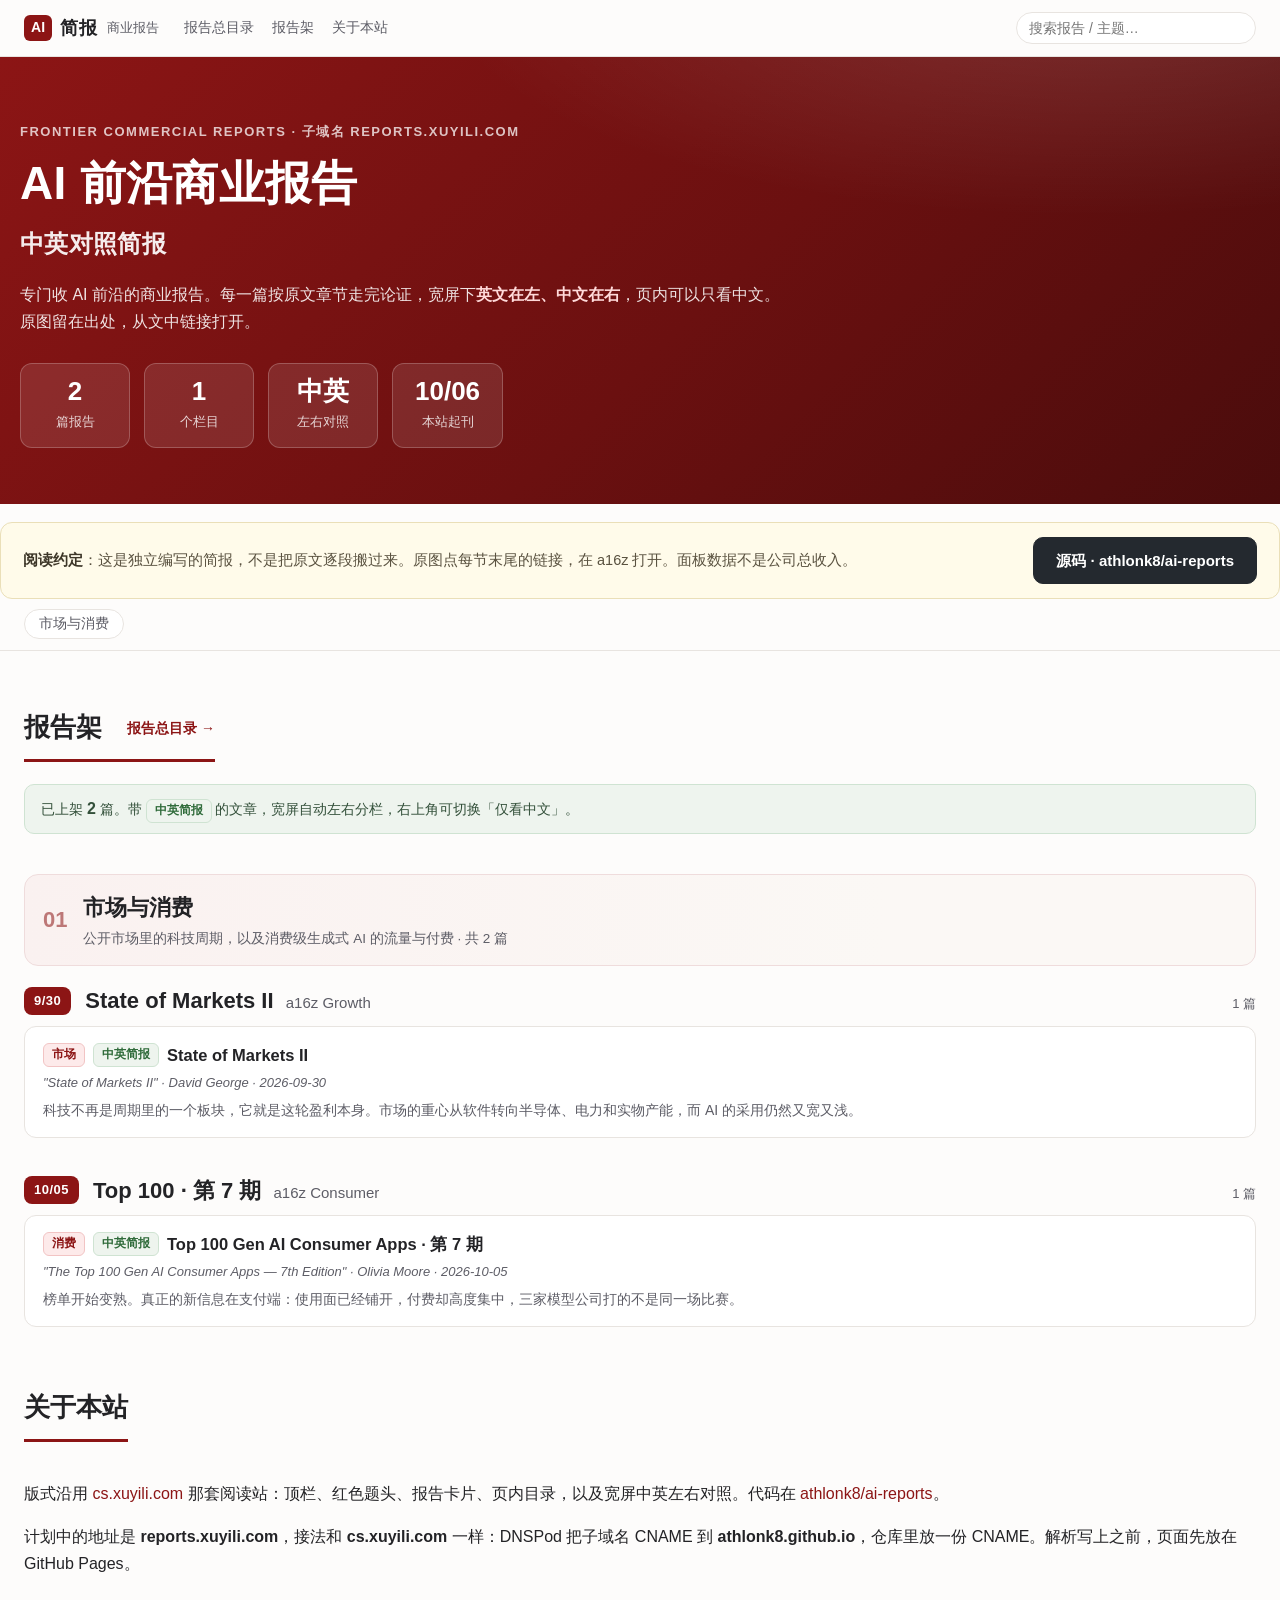
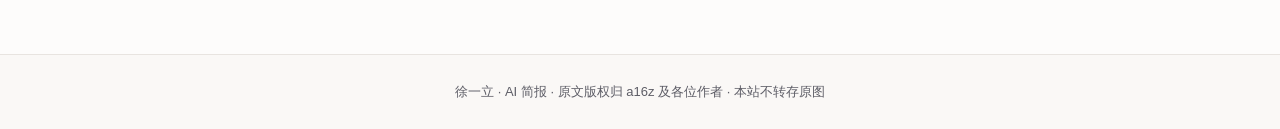
==== commit d490ab27: "Remove the redrawn bar charts from the briefings." ====
--- a/index.html
+++ b/index.html
@@ -6,7 +6,6 @@
 <title>AI 简报 · 前沿商业报告</title>
 <meta name="description" content="AI 前沿商业报告的中英对照简报。版式与 cs.xuyili.com 的学习站相同。">
 <link rel="stylesheet" href="assets/style.css">
-<link rel="stylesheet" href="assets/extra.css">
 </head>
 <body>
 <header class="topbar">
@@ -24,7 +23,7 @@
   <div class="hero-inner">
     <p class="hero-kicker">Frontier commercial reports · 子域名 reports.xuyili.com</p>
     <h1>AI 前沿商业报告<br><span class="hero-cn">中英对照简报</span></h1>
-    <p class="hero-desc">专门收 AI 前沿的商业报告。每一篇按原文章节走完论证，宽屏下<b>英文在左、中文在右</b>，页内可以只看中文。正文写明的数字重绘成图，原图留在出处。</p>
+    <p class="hero-desc">专门收 AI 前沿的商业报告。每一篇按原文章节走完论证，宽屏下<b>英文在左、中文在右</b>，页内可以只看中文。原图留在出处，从文中链接打开。</p>
     <div class="hero-stats">
       <div class="stat"><b>2</b><span>篇报告</span></div>
       <div class="stat"><b>1</b><span>个栏目</span></div>
@@ -35,7 +34,7 @@
 </div>
 <div class="star-banner">
   <div class="star-banner-text">
-    <b>阅读约定</b>：这是独立编写的简报，不是把原文逐段搬过来。图表只用正文里写出的数字。原图点每节末尾的链接，在 a16z 打开。面板数据不是公司总收入。
+    <b>阅读约定</b>：这是独立编写的简报，不是把原文逐段搬过来。原图点每节末尾的链接，在 a16z 打开。面板数据不是公司总收入。
   </div>
   <a class="star-btn" href="https://github.com/athlonk8/ai-reports" target="_blank" rel="noopener">源码 · athlonk8/ai-reports</a>
 </div>
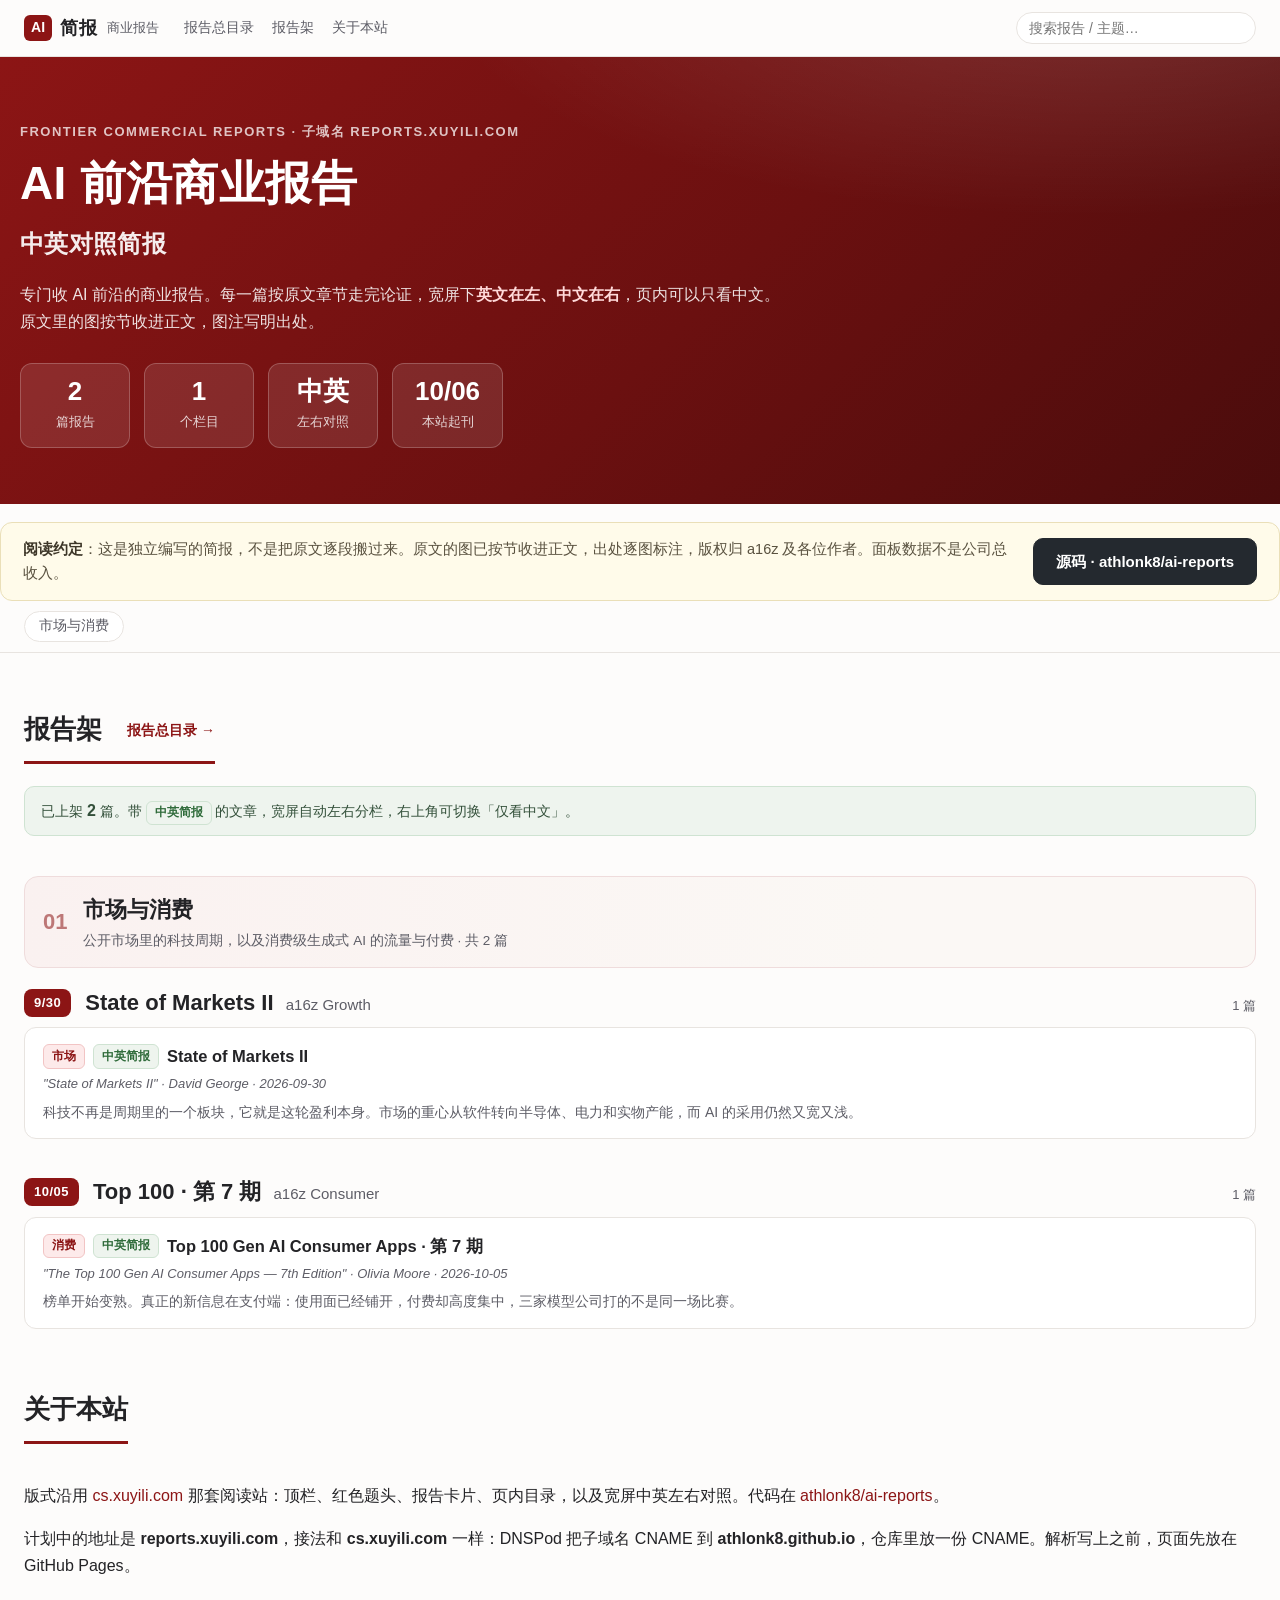
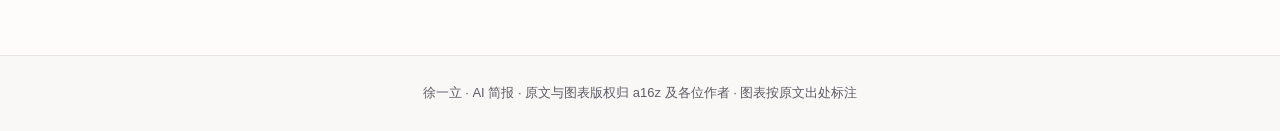
==== commit c0dc779c: "Rehost the original a16z charts inside both briefings. The two briefings previously linked out to th" ====
--- a/index.html
+++ b/index.html
@@ -23,7 +23,7 @@
   <div class="hero-inner">
     <p class="hero-kicker">Frontier commercial reports · 子域名 reports.xuyili.com</p>
     <h1>AI 前沿商业报告<br><span class="hero-cn">中英对照简报</span></h1>
-    <p class="hero-desc">专门收 AI 前沿的商业报告。每一篇按原文章节走完论证，宽屏下<b>英文在左、中文在右</b>，页内可以只看中文。原图留在出处，从文中链接打开。</p>
+    <p class="hero-desc">专门收 AI 前沿的商业报告。每一篇按原文章节走完论证，宽屏下<b>英文在左、中文在右</b>，页内可以只看中文。原文里的图按节收进正文，图注写明出处。</p>
     <div class="hero-stats">
       <div class="stat"><b>2</b><span>篇报告</span></div>
       <div class="stat"><b>1</b><span>个栏目</span></div>
@@ -34,7 +34,7 @@
 </div>
 <div class="star-banner">
   <div class="star-banner-text">
-    <b>阅读约定</b>：这是独立编写的简报，不是把原文逐段搬过来。原图点每节末尾的链接，在 a16z 打开。面板数据不是公司总收入。
+    <b>阅读约定</b>：这是独立编写的简报，不是把原文逐段搬过来。原文的图已按节收进正文，出处逐图标注，版权归 a16z 及各位作者。面板数据不是公司总收入。
   </div>
   <a class="star-btn" href="https://github.com/athlonk8/ai-reports" target="_blank" rel="noopener">源码 · athlonk8/ai-reports</a>
 </div>
@@ -94,7 +94,7 @@
     <p>计划中的地址是 <b>reports.xuyili.com</b>，接法和 <b>cs.xuyili.com</b> 一样：DNSPod 把子域名 CNAME 到 <b>athlonk8.github.io</b>，仓库里放一份 CNAME。解析写上之前，页面先放在 GitHub Pages。</p>
   </section>
 </main>
-<footer class="footer">徐一立 · AI 简报 · 原文版权归 a16z 及各位作者 · 本站不转存原图</footer>
+<footer class="footer">徐一立 · AI 简报 · 原文与图表版权归 a16z 及各位作者 · 图表按原文出处标注</footer>
 <script src="assets/site.js"></script>
 </body>
 </html>
--- a/assets/style.css
+++ b/assets/style.css
@@ -228,6 +228,8 @@
   .topbar, .read-toc, .pager, .searchbox { display: none !important; }
   .read-article { border: none; padding: 0; }
   .read-layout { display: block; }
+  .markdown-body figure.fig { break-inside: avoid; page-break-inside: avoid; }
+  .markdown-body figure.fig img { max-height: none; }
 }
 
 /* ---------- 中英对照 ---------- */
@@ -262,6 +264,35 @@
 /* 数学公式 */
 .math-display { text-align: center; margin: 14px 0; overflow-x: auto; }
 .math-inline code, .math-inline { white-space: normal; }
+
+/* ---------- 原图 ---------- */
+/* 图片横跨正文整栏（不放进 .pair 的单栏里），图注与出处紧跟其下 */
+.markdown-body figure.fig {
+  margin: 22px 0 26px; padding: 14px 14px 10px;
+  background: var(--card); border: 1px solid var(--line); border-radius: 12px;
+}
+.markdown-body figure.fig a.fig-link {
+  display: block; border-radius: 8px; overflow: hidden;
+  background: var(--gray-bg); line-height: 0;
+}
+.markdown-body figure.fig img {
+  display: block; margin: 0 auto; width: auto;
+  max-width: 100%; max-height: 74vh; height: auto;
+}
+.markdown-body figure.fig figcaption {
+  margin-top: 11px; padding-top: 9px; border-top: 1px dashed var(--line);
+  font-size: 13px; line-height: 1.7; color: var(--ink-soft);
+}
+.markdown-body figure.fig .fig-label {
+  color: var(--cardinal); font-weight: 700; margin-right: 5px;
+}
+.markdown-body p.caption {
+  font-size: 13.5px; color: var(--ink-soft);
+  margin: 10px 0 20px; padding-left: 11px; border-left: 3px solid var(--line);
+}
+.markdown-body p.fig-note {
+  font-size: 13.5px; color: var(--ink-soft); margin: -4px 0 18px;
+}
 
 /* ---------- 中英对照:宽屏左右分栏 ---------- */
 @media (min-width: 1240px) {
